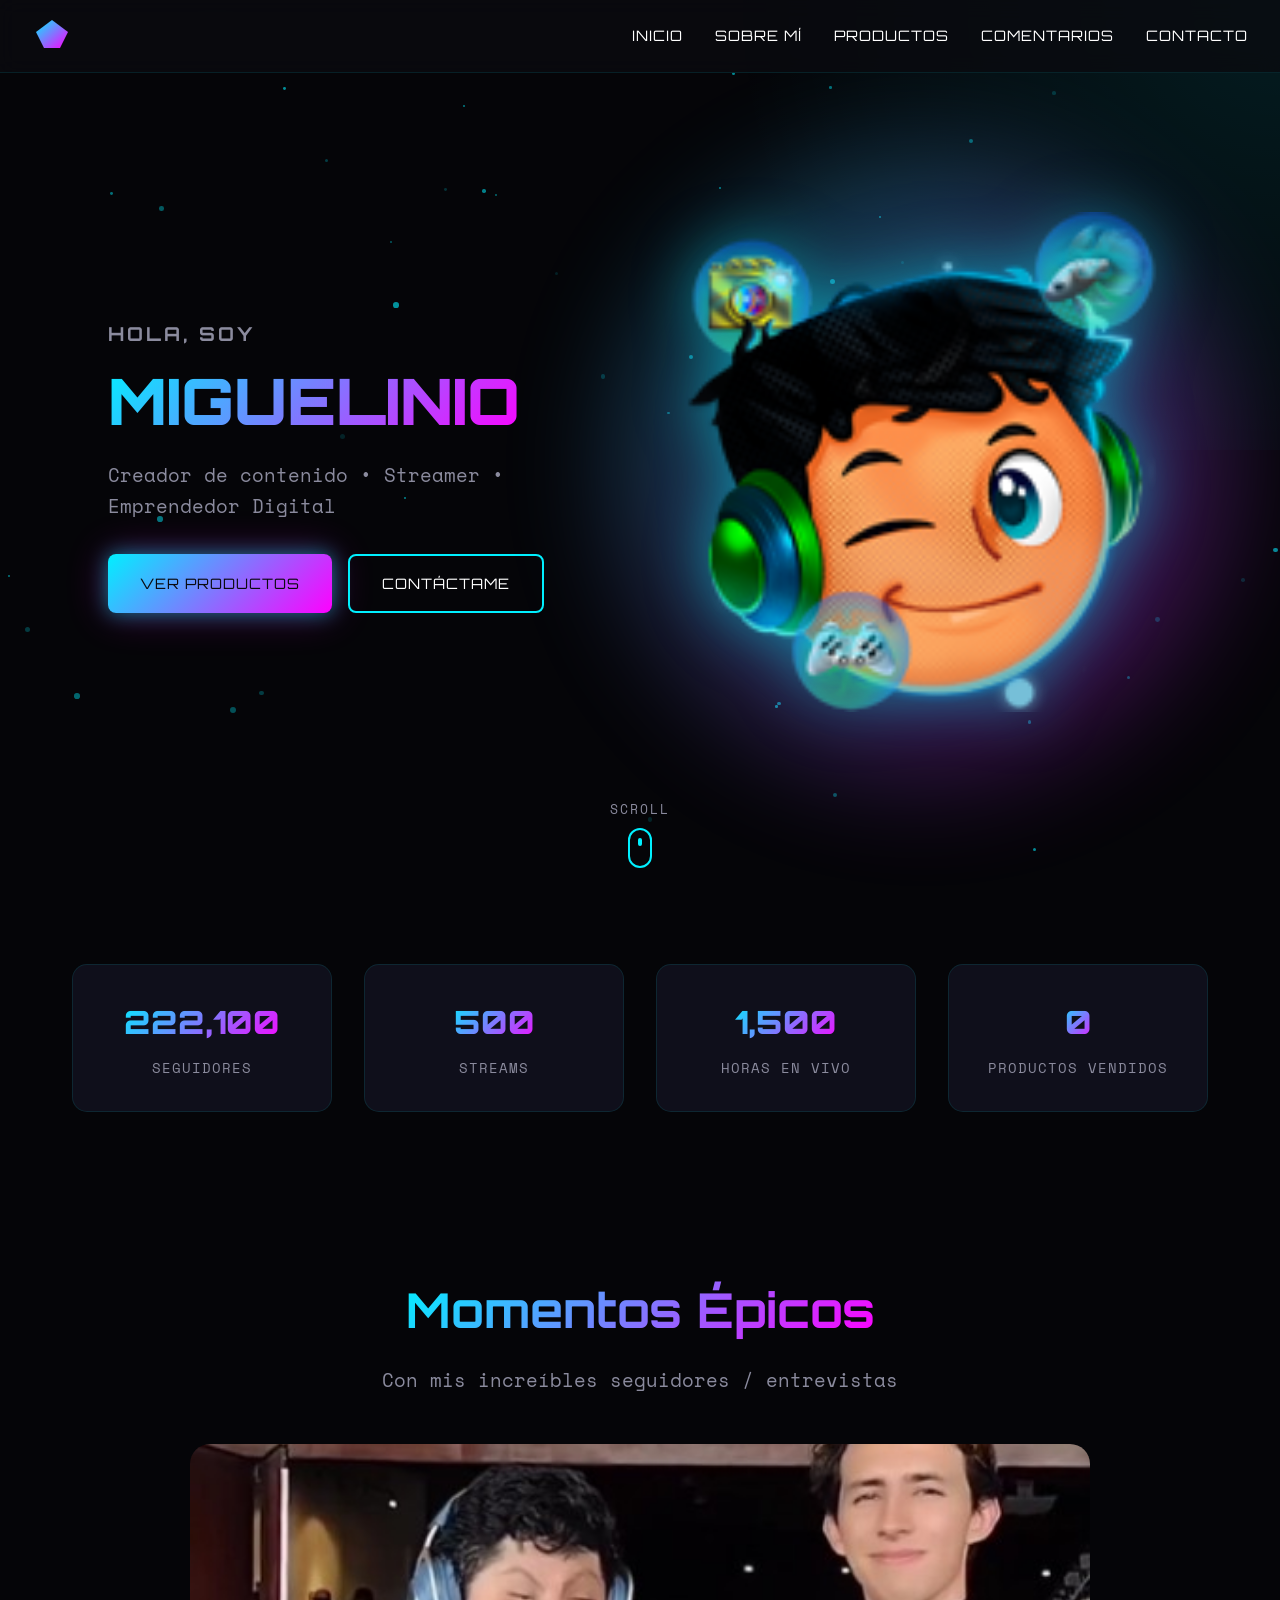
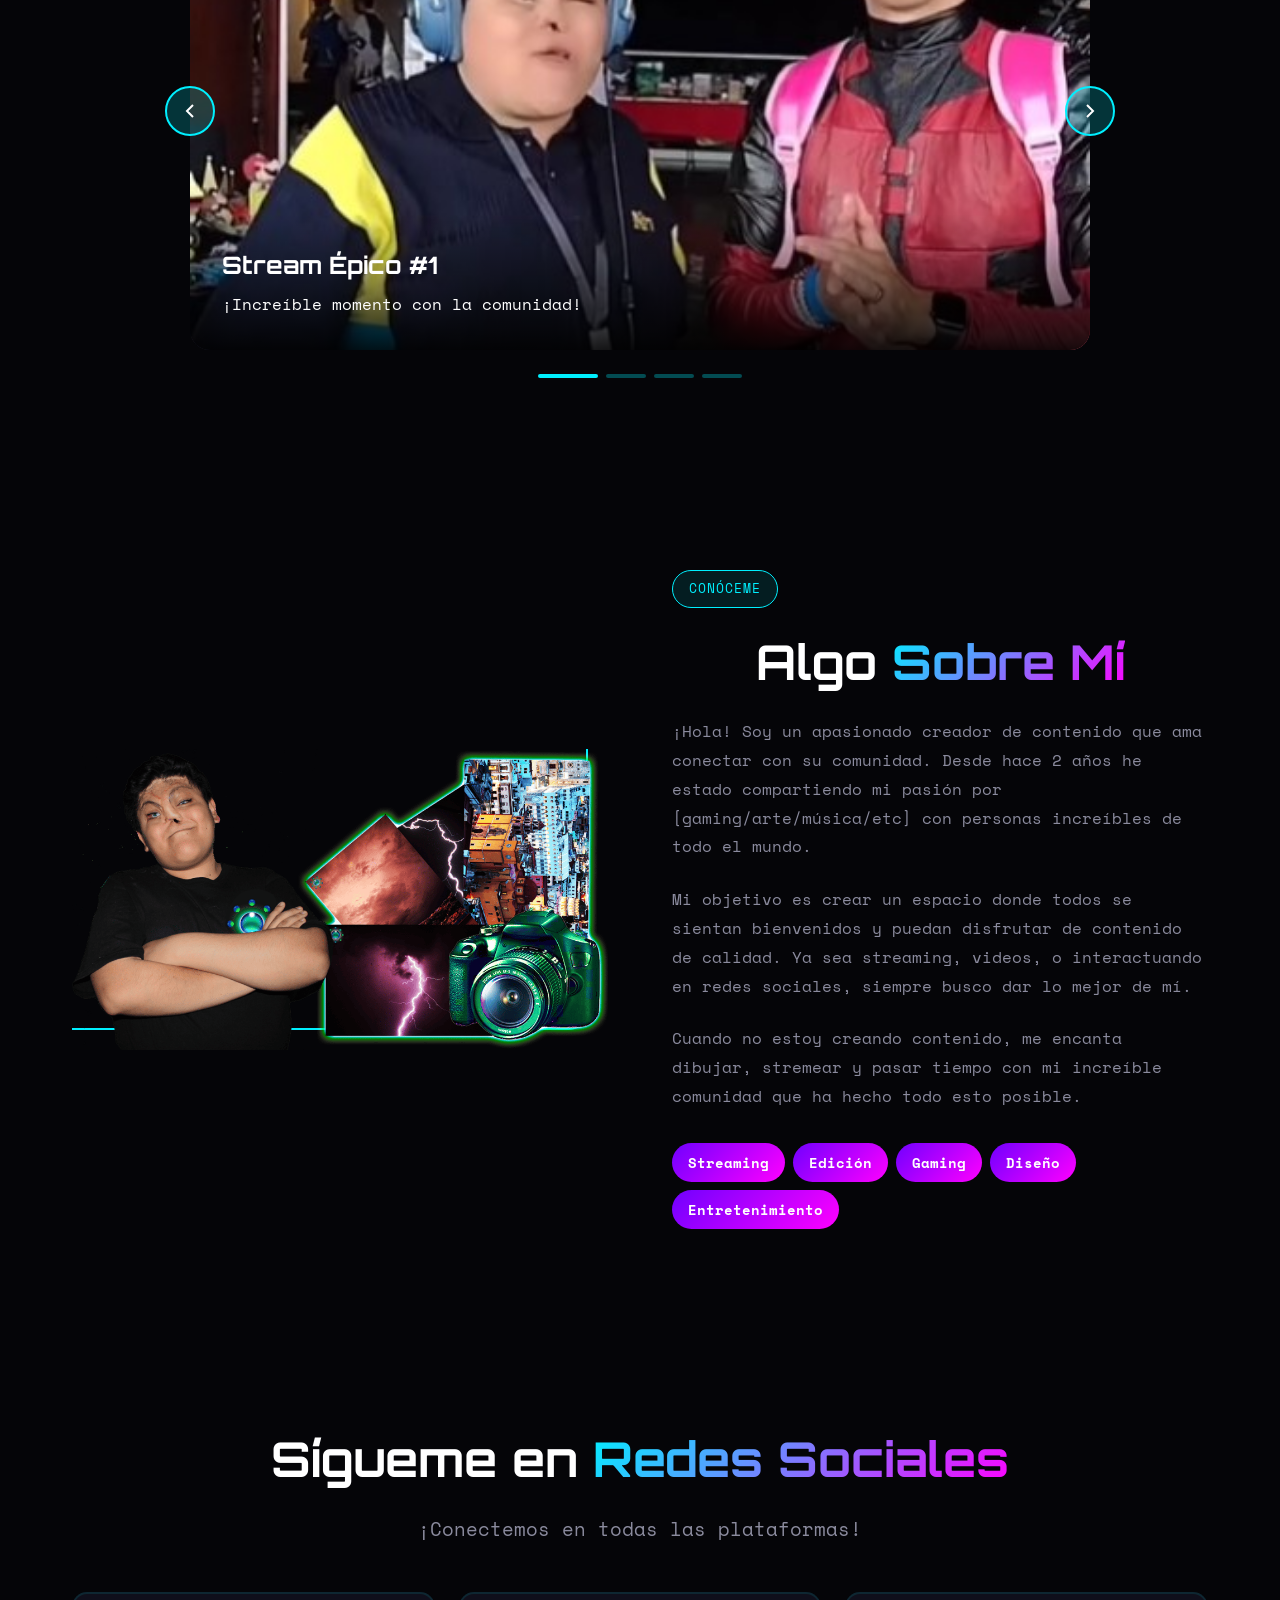
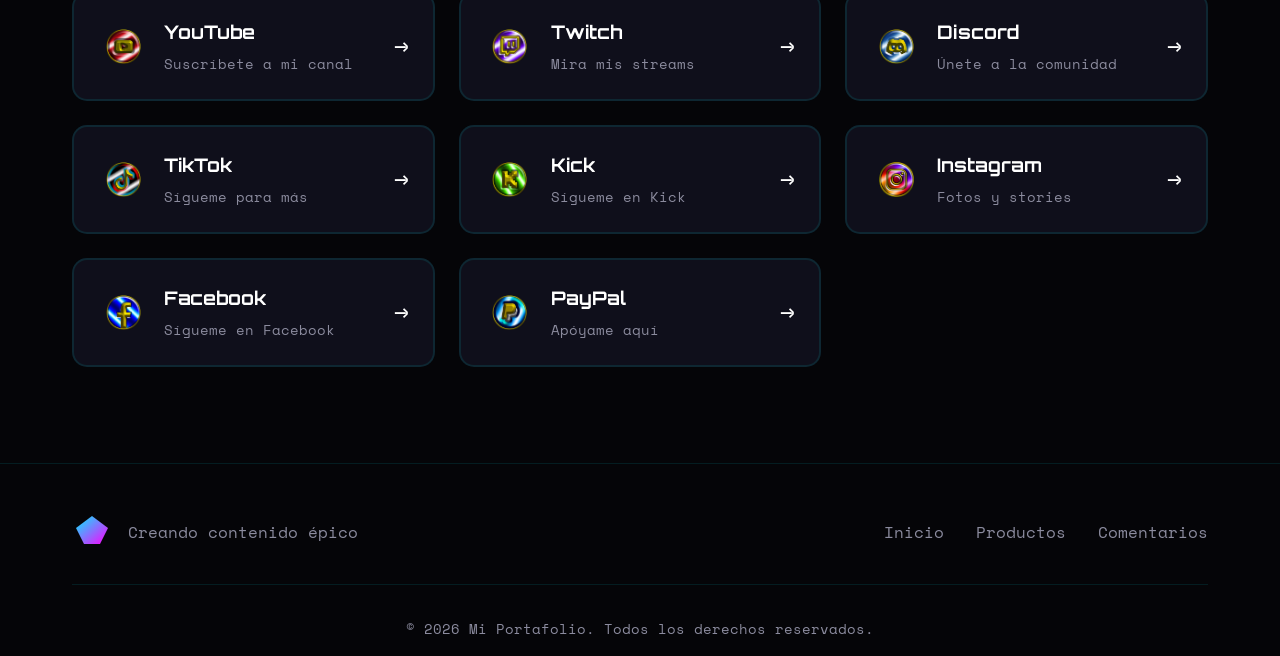
==== index.html @ a6781be5 "Primer commit" ====
<!DOCTYPE html>
<html lang="es">
<head>
    <meta charset="UTF-8">
    <meta name="viewport" content="width=device-width, initial-scale=1.0">
    
    <!-- Cambiar el título de la pestaña -->
    <title>MIGUELINIO</title>

    <!-- Favicon: reemplaza 'tu-foto.jpg' con la ruta de tu imagen -->
    <link rel="icon" type="image/png" href="tu-foto.jpg">

    <link rel="stylesheet" href="styles.css">
    <link href="https://fonts.googleapis.com/css2?family=Orbitron:wght@400;700;900&family=Space+Mono:wght@400;700&display=swap" rel="stylesheet">
</head>

<body>
    <!-- Navigation -->
    <nav class="navbar" id="navbar">
        <div class="nav-container">
            <div class="logo">
                <svg width="40" height="40" viewBox="0 0 100 100">
                    <polygon points="50,10 90,40 70,80 30,80 10,40" fill="url(#gradient1)"/>
                    <defs>
                        <linearGradient id="gradient1" x1="0%" y1="0%" x2="100%" y2="100%">
                            <stop offset="0%" style="stop-color:#00f0ff;stop-opacity:1" />
                            <stop offset="100%" style="stop-color:#ff00ff;stop-opacity:1" />
                        </linearGradient>
                    </defs>
                </svg>
            </div>
            <ul class="nav-menu" id="navMenu">
                <li><a href="#inicio" class="nav-link">Inicio</a></li>
                <li><a href="#sobre-mi" class="nav-link">Sobre Mí</a></li>
                <li><a href="productos.html" class="nav-link">Productos</a></li>
                <li><a href="comentarios.html" class="nav-link">Comentarios</a></li>
                <li><a href="#contacto" class="nav-link">Contacto</a></li>
            </ul>
            <div class="hamburger" id="hamburger">
                <span></span>
                <span></span>
                <span></span>
            </div>
        </div>
    </nav>

    <!-- Particles Background -->
    <div class="particles" id="particles"></div>

    <!-- Hero Section -->
    <section class="hero" id="inicio">
        <div class="hero-content">
            <div class="hero-text animate-bounce-in">
                <h1 class="glitch" data-text="Hola, soy">Hola, soy</h1>
                <h2 class="name-title">
                    <span class="gradient-text">MIGUELINIO</span>
                </h2>
                <p class="hero-description">
                    Creador de contenido • Streamer • Emprendedor Digital
                </p>
                <div class="cta-buttons">
                    <a href="#productos" class="btn btn-primary pulse">
                        Ver Productos
                    </a>
                    <a href="#contacto" class="btn btn-secondary">
                        Contáctame
                    </a>
                </div>
            </div>
            <div class="hero-image animate-float">
                <div class="image-container">
                    <!-- Reemplaza con tu imagen -->
                    <img src="tu-foto.jpg" alt="Mi foto" class="profile-image" id="profileImage">
                    <div class="image-glow"></div>
                    <div class="particles-overlay"></div>
                </div>
            </div>
        </div>
        <div class="scroll-indicator">
            <span>SCROLL</span>
            <div class="mouse">
                <div class="wheel"></div>
            </div>
        </div>
    </section>

    <!-- Stats Section -->
    <section class="stats-section">
        <div class="container">
            <div class="stats-grid">
                <div class="stat-card" data-scroll>
                    <div class="stat-number" data-target="222100">0</div>
                    <div class="stat-label">Seguidores</div>
                </div>
                <div class="stat-card" data-scroll>
                    <div class="stat-number" data-target="500">0</div>
                    <div class="stat-label">Streams</div>
                </div>
                <div class="stat-card" data-scroll>
                    <div class="stat-number" data-target="1500">0</div>
                    <div class="stat-label">Horas En Vivo</div>
                </div>
                <div class="stat-card" data-scroll>
                    <div class="stat-number" data-target="0">0</div>
                    <div class="stat-label">Productos Vendidos</div>
                </div>
            </div>
        </div>
    </section>

    <!-- Carousel Section -->
    <section class="carousel-section" data-scroll>
        <div class="container">
            <h2 class="section-title">
                <span class="gradient-text">Momentos Épicos</span>
            </h2>
            <p class="section-subtitle">Con mis increíbles seguidores / entrevistas</p>
            
            <div class="carousel-container">
                <button class="carousel-btn prev" id="prevBtn">
                    <svg width="24" height="24" viewBox="0 0 24 24" fill="none" stroke="currentColor" stroke-width="2">
                        <polyline points="15 18 9 12 15 6"></polyline>
                    </svg>
                </button>
                
                <div class="carousel-track">
                    <div class="carousel-slide active">
                        <img src="carousel-1.jpg" alt="Momento 1">
                        <div class="slide-overlay">
                            <h3>Stream Épico #1</h3>
                            <p>¡Increíble momento con la comunidad!</p>
                        </div>
                    </div>
                    <div class="carousel-slide">
                        <img src="carousel-2.jpg" alt="Momento 2">
                        <div class="slide-overlay">
                            <h3>Stream Épico #2</h3>
                            <p>¡Batiendo récords juntos!</p>
                        </div>
                    </div>
                    <div class="carousel-slide">
                        <img src="carousel-3.jpg" alt="Momento 3">
                        <div class="slide-overlay">
                            <h3>Stream Épico #3</h3>
                            <p>¡La mejor comunidad del mundo!</p>
                        </div>
                    </div>
                    <div class="carousel-slide">
                        <img src="carousel-4.jpg" alt="Momento 4">
                        <div class="slide-overlay">
                            <h3>Stream Épico #4</h3>
                            <p>¡Momentos inolvidables!</p>
                        </div>
                    </div>
                </div>

                <button class="carousel-btn next" id="nextBtn">
                    <svg width="24" height="24" viewBox="0 0 24 24" fill="none" stroke="currentColor" stroke-width="2">
                        <polyline points="9 18 15 12 9 6"></polyline>
                    </svg>
                </button>

                <div class="carousel-indicators" id="indicators"></div>
            </div>
        </div>
    </section>

    <!-- About Section -->
    <section class="about-section" id="sobre-mi" data-scroll>
        <div class="container">
            <div class="about-grid">
                <div class="about-image">
                    <div class="about-image-wrapper">
                        <img src="about-image.jpg" alt="Sobre mí">
                        <div class="about-decoration"></div>
                    </div>
                </div>
                <div class="about-content">
                    <span class="section-tag">Conóceme</span>
                    <h2 class="section-title">
                        Algo <span class="gradient-text">Sobre Mí</span>
                    </h2>
                    <div class="about-text">
                        <p>
                            ¡Hola! Soy un apasionado creador de contenido que ama conectar con su comunidad. 
                            Desde hace 2 años he estado compartiendo mi pasión por [gaming/arte/música/etc] 
                            con personas increíbles de todo el mundo.
                        </p>
                        <p>
                            Mi objetivo es crear un espacio donde todos se sientan bienvenidos y puedan 
                            disfrutar de contenido de calidad. Ya sea streaming, videos, o interactuando 
                            en redes sociales, siempre busco dar lo mejor de mí.
                        </p>
                        <p>
                            Cuando no estoy creando contenido, me encanta dibujar, stremear y 
                            pasar tiempo con mi increíble comunidad que ha hecho todo esto posible.
                        </p>
                    </div>
                    <div class="skills-list">
                        <div class="skill-tag">Streaming</div>
                        <div class="skill-tag">Edición</div>
                        <div class="skill-tag">Gaming</div>
                        <div class="skill-tag">Diseño</div>
                        <div class="skill-tag">Entretenimiento</div>
                    </div>
                </div>
            </div>
        </div>
    </section>

    <!-- Contact Section -->
    <section class="contact-section" id="contacto" data-scroll>
        <div class="container">
            <h2 class="section-title text-center">
                Sígueme en <span class="gradient-text">Redes Sociales</span>
            </h2>
            <p class="section-subtitle text-center">¡Conectemos en todas las plataformas!</p>
            
            <div class="social-grid">
                <a href="#" class="social-card youtube" target="_blank">
                    <div class="social-icon">
                        <img src="yt.png" alt="YouTube">
                    </div>
                    <div class="social-info">
                        <h3>YouTube</h3>
                        <p>Suscríbete a mi canal</p>
                    </div>
                    <div class="social-arrow">→</div>
                </a>

                <a href="#" class="social-card twitch" target="_blank">
                    <div class="social-icon">
                        <img src="twitch.png" alt="Twitch">
                    </div>
                    <div class="social-info">
                        <h3>Twitch</h3>
                        <p>Mira mis streams</p>
                    </div>
                    <div class="social-arrow">→</div>
                </a>

                <a href="#" class="social-card discord" target="_blank">
                    <div class="social-icon">
                        <img src="discord.png" alt="Discord">
                    </div>
                    <div class="social-info">
                        <h3>Discord</h3>
                        <p>Únete a la comunidad</p>
                    </div>
                    <div class="social-arrow">→</div>
                </a>

                <a href="#" class="social-card tiktok" target="_blank">
                    <div class="social-icon">
                        <img src="tiktok.png" alt="TikTok">
                    </div>
                    <div class="social-info">
                        <h3>TikTok</h3>
                        <p>Sígueme para más</p>
                    </div>
                    <div class="social-arrow">→</div>
                </a>

                <a href="#" class="social-card kick" target="_blank">
                    <div class="social-icon">
                        <img src="kick.png" alt="Kick">
                    </div>
                    <div class="social-info">
                        <h3>Kick</h3>
                        <p>Sígueme en Kick</p>
                    </div>
                    <div class="social-arrow">→</div>
                </a>

                <a href="#" class="social-card instagram" target="_blank">
                    <div class="social-icon">
                        <img src="ig.png" alt="Instagram">
                    </div>
                    <div class="social-info">
                        <h3>Instagram</h3>
                        <p>Fotos y stories</p>
                    </div>
                    <div class="social-arrow">→</div>
                </a>

                <a href="#" class="social-card facebook" target="_blank">
                    <div class="social-icon">
                        <img src="fb.png" alt="Facebook">
                    </div>
                    <div class="social-info">
                        <h3>Facebook</h3>
                        <p>Sígueme en Facebook</p>
                    </div>
                    <div class="social-arrow">→</div>
                </a>

                <a href="#" class="social-card paypal" target="_blank">
                    <div class="social-icon">
                        <img src="paypal.png" alt="PayPal">
                    </div>
                    <div class="social-info">
                        <h3>PayPal</h3>
                        <p>Apóyame aquí</p>
                    </div>
                    <div class="social-arrow">→</div>
                </a>
            </div>
        </div>
    </section>

    <!-- Footer -->
    <footer class="footer">
        <div class="container">
            <div class="footer-content">
                <div class="footer-logo">
                    <svg width="40" height="40" viewBox="0 0 100 100">
                        <polygon points="50,10 90,40 70,80 30,80 10,40" fill="url(#gradient2)"/>
                        <defs>
                            <linearGradient id="gradient2" x1="0%" y1="0%" x2="100%" y2="100%">
                                <stop offset="0%" style="stop-color:#00f0ff;stop-opacity:1" />
                                <stop offset="100%" style="stop-color:#ff00ff;stop-opacity:1" />
                            </linearGradient>
                        </defs>
                    </svg>
                    <p>Creando contenido épico</p>
                </div>
                <div class="footer-links">
                    <a href="index.html">Inicio</a>
                    <a href="productos.html">Productos</a>
                    <a href="comentarios.html">Comentarios</a>
                </div>
            </div>
            <div class="footer-bottom">
                <p>&copy; 2026 Mi Portafolio. Todos los derechos reservados.</p>
            </div>
        </div>
    </footer>

    <script src="script.js"></script>
</body>
</html>
---- styles.css ----
/* ====================================
   VARIABLES & RESET
   ==================================== */
:root {
    /* Colors */
    --primary: #00f0ff;
    --secondary: #ff00ff;
    --accent: #7000ff;
    --dark: #0a0a0f;
    --darker: #050508;
    --light: #ffffff;
    --gray: #8b8b9e;
    --gray-light: #1a1a2e;
    --success: #00ff88;
    --warning: #ffaa00;
    
    /* Gradients */
    --gradient-primary: linear-gradient(135deg, var(--primary), var(--secondary));
    --gradient-accent: linear-gradient(135deg, var(--accent), var(--secondary));
    --gradient-dark: linear-gradient(180deg, var(--darker), var(--dark));
    
    /* Spacing */
    --spacing-xs: 0.5rem;
    --spacing-sm: 1rem;
    --spacing-md: 2rem;
    --spacing-lg: 4rem;
    --spacing-xl: 6rem;
    
    /* Typography */
    --font-primary: 'Orbitron', sans-serif;
    --font-secondary: 'Space Mono', monospace;
    
    /* Transitions */
    --transition-fast: 0.2s ease;
    --transition-normal: 0.3s ease;
    --transition-slow: 0.5s ease;
    
    /* Shadows */
    --shadow-sm: 0 2px 10px rgba(0, 240, 255, 0.1);
    --shadow-md: 0 4px 20px rgba(0, 240, 255, 0.2);
    --shadow-lg: 0 8px 40px rgba(0, 240, 255, 0.3);
    --shadow-neon: 0 0 20px rgba(0, 240, 255, 0.5), 0 0 40px rgba(255, 0, 255, 0.3);
}

* {
    margin: 0;
    padding: 0;
    box-sizing: border-box;
}

html {
    scroll-behavior: smooth;
    overflow-x: hidden;
}

body {
    font-family: var(--font-secondary);
    background: var(--darker);
    color: var(--light);
    line-height: 1.6;
    overflow-x: hidden;
    position: relative;
}

/* ====================================
   UTILITIES
   ==================================== */
.container {
    max-width: 1200px;
    margin: 0 auto;
    padding: 0 var(--spacing-md);
}

.gradient-text {
    background: var(--gradient-primary);
    -webkit-background-clip: text;
    -webkit-text-fill-color: transparent;
    background-clip: text;
}

.text-center {
    text-align: center;
}

/* ====================================
   PARTICLES BACKGROUND
   ==================================== */
.particles {
    position: fixed;
    top: 0;
    left: 0;
    width: 100%;
    height: 100%;
    z-index: 0;
    pointer-events: none;
}

/* ====================================
   NAVIGATION
   ==================================== */
.navbar {
    position: fixed;
    top: 0;
    left: 0;
    right: 0;
    z-index: 1000;
    background: rgba(10, 10, 15, 0.8);
    backdrop-filter: blur(10px);
    border-bottom: 1px solid rgba(0, 240, 255, 0.1);
    transition: var(--transition-normal);
}

.navbar.scrolled {
    background: rgba(10, 10, 15, 0.95);
    box-shadow: var(--shadow-md);
}

.nav-container {
    max-width: 1400px;
    margin: 0 auto;
    padding: 1rem 2rem;
    display: flex;
    justify-content: space-between;
    align-items: center;
}

.logo {
    display: flex;
    align-items: center;
    gap: 0.5rem;
    cursor: pointer;
    transition: var(--transition-fast);
}

.logo:hover {
    transform: scale(1.05);
}

.nav-menu {
    display: flex;
    list-style: none;
    gap: 2rem;
}

.nav-link {
    color: var(--light);
    text-decoration: none;
    font-family: var(--font-primary);
    font-size: 0.9rem;
    letter-spacing: 1px;
    text-transform: uppercase;
    position: relative;
    transition: var(--transition-fast);
}

.nav-link::after {
    content: '';
    position: absolute;
    bottom: -5px;
    left: 0;
    width: 0;
    height: 2px;
    background: var(--gradient-primary);
    transition: var(--transition-fast);
}

.nav-link:hover::after,
.nav-link.active::after {
    width: 100%;
}

.nav-link:hover {
    color: var(--primary);
}

.hamburger {
    display: none;
    flex-direction: column;
    gap: 5px;
    cursor: pointer;
}

.hamburger span {
    width: 25px;
    height: 2px;
    background: var(--light);
    transition: var(--transition-fast);
}

/* ====================================
   HERO SECTION
   ==================================== */
.hero {
    min-height: 100vh;
    display: flex;
    align-items: center;
    justify-content: center;
    position: relative;
    padding: 6rem 2rem 4rem;
    overflow: hidden;
}

.hero::before {
    content: '';
    position: absolute;
    top: -50%;
    right: -50%;
    width: 100%;
    height: 100%;
    background: radial-gradient(circle, rgba(0, 240, 255, 0.1) 0%, transparent 70%);
    animation: pulse 4s ease-in-out infinite;
}

.hero-content {
    display: grid;
    grid-template-columns: 1fr 1fr;
    gap: 4rem;
    align-items: center;
    max-width: 1400px;
    margin: 0 auto;
    position: relative;
    z-index: 1;
}

.hero-text h1 {
    font-family: var(--font-primary);
    font-size: 1.2rem;
    letter-spacing: 3px;
    text-transform: uppercase;
    margin-bottom: 1rem;
    color: var(--gray);
}

.name-title {
    font-family: var(--font-primary);
    font-size: 4rem;
    font-weight: 900;
    line-height: 1.1;
    margin-bottom: 1.5rem;
}

.hero-description {
    font-size: 1.2rem;
    color: var(--gray);
    margin-bottom: 2rem;
    max-width: 500px;
}

.cta-buttons {
    display: flex;
    gap: 1rem;
    flex-wrap: wrap;
}

.btn {
    padding: 1rem 2rem;
    font-family: var(--font-primary);
    font-size: 0.9rem;
    text-transform: uppercase;
    letter-spacing: 1px;
    text-decoration: none;
    border: none;
    border-radius: 8px;
    cursor: pointer;
    transition: var(--transition-normal);
    position: relative;
    overflow: hidden;
    display: inline-flex;
    align-items: center;
    gap: 0.5rem;
}

.btn::before {
    content: '';
    position: absolute;
    top: 50%;
    left: 50%;
    width: 0;
    height: 0;
    background: rgba(255, 255, 255, 0.1);
    border-radius: 50%;
    transform: translate(-50%, -50%);
    transition: width 0.6s, height 0.6s;
}

.btn:hover::before {
    width: 300px;
    height: 300px;
}

.btn-primary {
    background: var(--gradient-primary);
    color: var(--dark);
    box-shadow: var(--shadow-neon);
}

.btn-primary:hover {
    transform: translateY(-2px);
    box-shadow: 0 0 30px rgba(0, 240, 255, 0.6), 0 0 60px rgba(255, 0, 255, 0.4);
}

.btn-secondary {
    background: transparent;
    color: var(--light);
    border: 2px solid var(--primary);
}

.btn-secondary:hover {
    background: var(--primary);
    color: var(--dark);
}

.hero-image {
    position: relative;
}

.image-container {
    position: relative;
    width: 100%;
    max-width: 500px;
    margin: 0 auto;
}

.profile-image {
    width: 100%;
    height: auto;
    border-radius: 20px;
    position: relative;
    z-index: 2;
    filter: drop-shadow(0 0 30px rgba(0, 240, 255, 0.5));
}

.image-glow {
    position: absolute;
    top: 50%;
    left: 50%;
    transform: translate(-50%, -50%);
    width: 120%;
    height: 120%;
    background: var(--gradient-primary);
    border-radius: 50%;
    filter: blur(60px);
    opacity: 0.3;
    z-index: 1;
    animation: pulse 3s ease-in-out infinite;
}

.scroll-indicator {
    position: absolute;
    bottom: 2rem;
    left: 50%;
    transform: translateX(-50%);
    display: flex;
    flex-direction: column;
    align-items: center;
    gap: 0.5rem;
    color: var(--gray);
    font-size: 0.8rem;
    letter-spacing: 2px;
    animation: bounce 2s infinite;
}

.mouse {
    width: 24px;
    height: 40px;
    border: 2px solid var(--primary);
    border-radius: 12px;
    position: relative;
}

.wheel {
    width: 4px;
    height: 8px;
    background: var(--primary);
    border-radius: 2px;
    position: absolute;
    top: 8px;
    left: 50%;
    transform: translateX(-50%);
    animation: scroll 1.5s infinite;
}

/* ====================================
   STATS SECTION
   ==================================== */
.stats-section {
    padding: 4rem 0;
    position: relative;
    z-index: 1;
}

.stats-grid {
    display: grid;
    grid-template-columns: repeat(auto-fit, minmax(200px, 1fr));
    gap: 2rem;
}

.stat-card {
    text-align: center;
    padding: 2rem;
    background: rgba(26, 26, 46, 0.5);
    border: 1px solid rgba(0, 240, 255, 0.1);
    border-radius: 15px;
    transition: var(--transition-normal);
}

.stat-card:hover {
    transform: translateY(-10px);
    border-color: var(--primary);
    box-shadow: var(--shadow-neon);
}

.stat-number {
    font-family: var(--font-primary);
    font-size: 2rem;
    font-weight: 900;
    background: var(--gradient-primary);
    -webkit-background-clip: text;
    -webkit-text-fill-color: transparent;
    background-clip: text;
    margin-bottom: 0.5rem;

    /* NUEVO: asegurar que el texto no se corte */
    white-space: nowrap;       /* evita que el número se divida en varias líneas */
    overflow: visible;         /* asegura que se vea completo */
    display: inline-block;     /* para que el ancho se ajuste al contenido */
    text-align: center;        /* opcional, para centrar el número */
}


.stat-label {
    color: var(--gray);
    text-transform: uppercase;
    letter-spacing: 1px;
    font-size: 0.9rem;
}

/* ====================================
   CAROUSEL SECTION
   ==================================== */
.carousel-section {
    padding: 6rem 0;
    position: relative;
    z-index: 1;
}

.section-title {
    font-family: var(--font-primary);
    font-size: 3rem;
    text-align: center;
    margin-bottom: 1rem;
}

.section-subtitle {
    text-align: center;
    color: var(--gray);
    font-size: 1.2rem;
    margin-bottom: 3rem;
}

.carousel-container {
    position: relative;
    max-width: 900px;
    margin: 0 auto;
}

.carousel-track {
    position: relative;
    overflow: hidden;
    border-radius: 20px;
    aspect-ratio: 16/9;
}

.carousel-slide {
    position: absolute;
    top: 0;
    left: 0;
    width: 100%;
    height: 100%;
    opacity: 0;
    transition: opacity 0.5s ease;
}

.carousel-slide.active {
    opacity: 1;
}

.carousel-slide img {
    width: 100%;
    height: 100%;
    object-fit: cover;
}

.slide-overlay {
    position: absolute;
    bottom: 0;
    left: 0;
    right: 0;
    padding: 2rem;
    background: linear-gradient(transparent, rgba(0, 0, 0, 0.9));
}

.slide-overlay h3 {
    font-family: var(--font-primary);
    font-size: 1.5rem;
    margin-bottom: 0.5rem;
}

.carousel-btn {
    position: absolute;
    top: 50%;
    transform: translateY(-50%);
    background: rgba(0, 240, 255, 0.2);
    border: 2px solid var(--primary);
    color: var(--light);
    width: 50px;
    height: 50px;
    border-radius: 50%;
    display: flex;
    align-items: center;
    justify-content: center;
    cursor: pointer;
    transition: var(--transition-normal);
    z-index: 10;
}

.carousel-btn:hover {
    background: var(--primary);
    transform: translateY(-50%) scale(1.1);
}

.carousel-btn.prev {
    left: -25px;
}

.carousel-btn.next {
    right: -25px;
}

.carousel-indicators {
    display: flex;
    justify-content: center;
    gap: 0.5rem;
    margin-top: 1.5rem;
}

.indicator {
    width: 40px;
    height: 4px;
    background: rgba(0, 240, 255, 0.3);
    border-radius: 2px;
    cursor: pointer;
    transition: var(--transition-fast);
}

.indicator.active {
    background: var(--primary);
    width: 60px;
}

/* ====================================
   ABOUT SECTION
   ==================================== */
.about-section {
    padding: 6rem 0;
    position: relative;
    z-index: 1;
}

.about-grid {
    display: grid;
    grid-template-columns: 1fr 1fr;
    gap: 4rem;
    align-items: center;
}

.about-image-wrapper {
    position: relative;
    border-radius: 20px;
    overflow: hidden;
}

.about-image-wrapper img {
    width: 100%;
    height: auto;
    display: block;
    border-radius: 20px;
    transition: var(--transition-slow);
}

.about-image-wrapper:hover img {
    transform: scale(1.05);
}

.about-decoration {
    position: absolute;
    top: -20px;
    left: -20px;
    right: 20px;
    bottom: 20px;
    border: 2px solid var(--primary);
    border-radius: 20px;
    z-index: -1;
}

.section-tag {
    display: inline-block;
    padding: 0.5rem 1rem;
    background: rgba(0, 240, 255, 0.1);
    border: 1px solid var(--primary);
    border-radius: 20px;
    color: var(--primary);
    font-size: 0.8rem;
    text-transform: uppercase;
    letter-spacing: 1px;
    margin-bottom: 1rem;
}

.about-text p {
    margin-bottom: 1.5rem;
    color: var(--gray);
    line-height: 1.8;
}

.skills-list {
    display: flex;
    flex-wrap: wrap;
    gap: 0.5rem;
    margin-top: 2rem;
}

.skill-tag {
    padding: 0.5rem 1rem;
    background: var(--gradient-accent);
    border-radius: 20px;
    font-size: 0.9rem;
    font-weight: bold;
}

/* ====================================
   CONTACT/SOCIAL SECTION
   ==================================== */
.contact-section {
    padding: 6rem 0;
    position: relative;
    z-index: 1;
}

.social-grid {
    display: grid;
    grid-template-columns: repeat(auto-fit, minmax(280px, 1fr));
    gap: 1.5rem;
    margin-top: 3rem;
}

.social-card {
    display: flex;
    align-items: center;
    gap: 1rem;
    padding: 1.5rem;
    background: rgba(26, 26, 46, 0.5);
    border: 2px solid rgba(0, 240, 255, 0.1);
    border-radius: 15px;
    text-decoration: none;
    color: var(--light);
    transition: var(--transition-normal);
    position: relative;
    overflow: hidden;
}

.social-card::before {
    content: '';
    position: absolute;
    top: 0;
    left: -100%;
    width: 100%;
    height: 100%;
    background: var(--gradient-primary);
    opacity: 0.1;
    transition: var(--transition-normal);
}

.social-card:hover::before {
    left: 0;
}

.social-card:hover {
    border-color: var(--primary);
    transform: translateY(-5px);
    box-shadow: var(--shadow-neon);
}

.social-icon {
    width: 50px;
    height: 50px;
    border-radius: 10px;
    display: flex;
    align-items: center;
    justify-content: center;
    flex-shrink: 0;
}

.social-icon img {
    width: 35px;
    height: 35px;
    object-fit: contain;
}

.social-info {
    flex: 1;
}

.social-info h3 {
    font-family: var(--font-primary);
    margin-bottom: 0.25rem;
}

.social-info p {
    color: var(--gray);
    font-size: 0.9rem;
}

.social-arrow {
    font-size: 1.5rem;
    transition: var(--transition-fast);
}

.social-card:hover .social-arrow {
    transform: translateX(5px);
}

/* ====================================
   PRODUCTS PAGE
   ==================================== */
.products-hero,
.comments-hero {
    padding: 8rem 2rem 4rem;
    text-align: center;
    position: relative;
    z-index: 1;
}

.page-title {
    font-family: var(--font-primary);
    font-size: 4rem;
    margin-bottom: 1rem;
}

.page-description {
    font-size: 1.2rem;
    color: var(--gray);
    max-width: 600px;
    margin: 0 auto;
}

.products-section {
    padding: 4rem 0 6rem;
    position: relative;
    z-index: 1;
}

.filter-tabs {
    display: flex;
    justify-content: center;
    gap: 1rem;
    margin-bottom: 3rem;
    flex-wrap: wrap;
}

.filter-btn {
    padding: 0.75rem 1.5rem;
    background: transparent;
    border: 2px solid rgba(0, 240, 255, 0.3);
    color: var(--light);
    font-family: var(--font-primary);
    text-transform: uppercase;
    letter-spacing: 1px;
    border-radius: 25px;
    cursor: pointer;
    transition: var(--transition-fast);
}

.filter-btn:hover,
.filter-btn.active {
    background: var(--gradient-primary);
    border-color: var(--primary);
    color: var(--dark);
}

.products-grid {
    display: grid;
    grid-template-columns: repeat(auto-fill, minmax(320px, 1fr));
    gap: 2rem;
}

.product-card {
    background: rgba(26, 26, 46, 0.5);
    border: 1px solid rgba(0, 240, 255, 0.1);
    border-radius: 15px;
    overflow: hidden;
    transition: var(--transition-normal);
    position: relative;
}

.product-card:hover {
    transform: translateY(-10px);
    border-color: var(--primary);
    box-shadow: var(--shadow-neon);
}

.product-badge {
    position: absolute;
    top: 1rem;
    right: 1rem;
    padding: 0.5rem 1rem;
    border-radius: 20px;
    font-size: 0.75rem;
    font-weight: bold;
    text-transform: uppercase;
    letter-spacing: 1px;
    z-index: 10;
}

.product-badge.hot {
    background: linear-gradient(135deg, #ff4444, #ff0066);
}

.product-badge.new {
    background: linear-gradient(135deg, #00ff88, #00ccff);
}

.product-badge.premium {
    background: linear-gradient(135deg, #ffaa00, #ff6600);
}

.product-image {
    position: relative;
    aspect-ratio: 4/3;
    overflow: hidden;
}

.product-image img {
    width: 100%;
    height: 100%;
    object-fit: contain;
    transition: var(--transition-slow);
}

.product-card:hover .product-image img {
    transform: scale(1.1);
}

.product-overlay {
    position: absolute;
    top: 0;
    left: 0;
    right: 0;
    bottom: 0;
    background: rgba(0, 0, 0, 0.8);
    display: flex;
    align-items: center;
    justify-content: center;
    opacity: 0;
    transition: var(--transition-normal);
}

.product-card:hover .product-overlay {
    opacity: 1;
}

.quick-view-btn {
    padding: 0.75rem 1.5rem;
    background: var(--gradient-primary);
    border: none;
    border-radius: 25px;
    color: var(--dark);
    font-family: var(--font-primary);
    text-transform: uppercase;
    cursor: pointer;
    transition: var(--transition-fast);
}

.quick-view-btn:hover {
    transform: scale(1.1);
}

.product-info {
    padding: 1.5rem;
}

.product-title {
    font-family: var(--font-primary);
    font-size: 1.2rem;
    margin-bottom: 0.5rem;
}

.product-description {
    color: var(--gray);
    font-size: 0.9rem;
    margin-bottom: 1rem;
    line-height: 1.6;
}

.product-meta {
    display: flex;
    justify-content: space-between;
    align-items: center;
    margin-bottom: 1rem;
}

.product-price {
    font-family: var(--font-primary);
    font-size: 1.5rem;
    color: var(--primary);
    font-weight: bold;
}

.product-tag {
    padding: 0.25rem 0.75rem;
    border-radius: 15px;
    font-size: 0.75rem;
    text-transform: uppercase;
}
.product-image img {
    width: 100%;
    height: 100%;
    object-fit: contain;
    object-position: center; /* centra la imagen en el contenedor */
    transition: var(--transition-slow);
}

.digital-tag {
    background: rgba(0, 240, 255, 0.2);
    color: var(--primary);
}

.merch-tag {
    background: rgba(255, 0, 255, 0.2);
    color: var(--secondary);
}

.premium-tag {
    background: rgba(255, 170, 0, 0.2);
    color: var(--warning);
}

.buy-btn {
    display: flex;
    align-items: center;
    justify-content: center;
    gap: 0.5rem;
    width: 100%;
    padding: 1rem;
    background: var(--gradient-primary);
    color: var(--dark);
    text-decoration: none;
    border-radius: 10px;
    font-family: var(--font-primary);
    text-transform: uppercase;
    font-weight: bold;
    transition: var(--transition-normal);
}

.buy-btn:hover {
    transform: translateY(-2px);
    box-shadow: var(--shadow-neon);
}

.btn-icon {
    width: 20px;
    height: 20px;
}

.cta-section {
    padding: 6rem 0;
    text-align: center;
    position: relative;
    z-index: 1;
}

.cta-content {
    max-width: 700px;
    margin: 0 auto;
}

.cta-content h2 {
    font-family: var(--font-primary);
    font-size: 2.5rem;
    margin-bottom: 1rem;
}

.cta-content p {
    color: var(--gray);
    font-size: 1.2rem;
    margin-bottom: 2rem;
}

.btn-large {
    padding: 1.25rem 2.5rem;
    font-size: 1rem;
}

/* ====================================
   COMMENTS PAGE
   ==================================== */
.modal {
    position: fixed;
    top: 0;
    left: 0;
    right: 0;
    bottom: 0;
    background: rgba(0, 0, 0, 0.9);
    display: flex;
    align-items: center;
    justify-content: center;
    z-index: 10000;
    padding: 2rem;
}

.modal.hidden {
    display: none;
}

.modal-content {
    background: var(--dark);
    border: 2px solid var(--primary);
    border-radius: 20px;
    padding: 3rem;
    max-width: 500px;
    width: 100%;
    text-align: center;
}

.modal-icon {
    display: inline-flex;
    width: 80px;
    height: 80px;
    background: var(--gradient-primary);
    border-radius: 50%;
    align-items: center;
    justify-content: center;
    margin-bottom: 1.5rem;
}

.modal-icon svg {
    color: var(--dark);
}

.modal-content h2 {
    font-family: var(--font-primary);
    font-size: 2rem;
    margin-bottom: 0.5rem;
}

.modal-content p {
    color: var(--gray);
    margin-bottom: 2rem;
}

.form-group {
    position: relative;
    margin-bottom: 1.5rem;
}

.form-group input,
.form-group textarea {
    width: 100%;
    padding: 1rem;
    background: rgba(26, 26, 46, 0.5);
    border: 2px solid rgba(0, 240, 255, 0.2);
    border-radius: 10px;
    color: var(--light);
    font-family: var(--font-secondary);
    font-size: 1rem;
    transition: var(--transition-fast);
}

.form-group input:focus,
.form-group textarea:focus {
    outline: none;
    border-color: var(--primary);
    box-shadow: var(--shadow-md);
}

.form-group textarea {
    resize: vertical;
    min-height: 120px;
}

.char-count {
    position: absolute;
    bottom: 0.5rem;
    right: 1rem;
    font-size: 0.8rem;
    color: var(--gray);
}

.comments-section {
    padding: 4rem 0 6rem;
    position: relative;
    z-index: 1;
}

.comment-form-container {
    max-width: 800px;
    margin: 0 auto 4rem;
    background: rgba(26, 26, 46, 0.5);
    border: 1px solid rgba(0, 240, 255, 0.1);
    border-radius: 15px;
    padding: 2rem;
}

.user-info {
    display: flex;
    align-items: center;
    gap: 1rem;
    margin-bottom: 1.5rem;
    padding-bottom: 1.5rem;
    border-bottom: 1px solid rgba(0, 240, 255, 0.1);
}

.user-avatar {
    width: 50px;
    height: 50px;
    background: var(--gradient-primary);
    border-radius: 50%;
    display: flex;
    align-items: center;
    justify-content: center;
    font-family: var(--font-primary);
    font-size: 1.5rem;
    font-weight: bold;
    color: var(--dark);
}

.user-name {
    font-family: var(--font-primary);
    font-weight: bold;
}

.change-nickname-btn {
    background: none;
    border: none;
    color: var(--primary);
    font-size: 0.85rem;
    cursor: pointer;
    text-decoration: underline;
    transition: var(--transition-fast);
}

.change-nickname-btn:hover {
    color: var(--secondary);
}

.form-actions {
    display: flex;
    justify-content: flex-end;
}

.comments-list {
    max-width: 800px;
    margin: 0 auto;
}

.comments-title {
    display: flex;
    align-items: center;
    gap: 0.5rem;
    font-family: var(--font-primary);
    font-size: 2rem;
    margin-bottom: 2rem;
}

.comments-count {
    color: var(--gray);
    font-size: 1.5rem;
}

.comment-item {
    display: flex;
    gap: 1rem;
    padding: 1.5rem;
    background: rgba(26, 26, 46, 0.3);
    border: 1px solid rgba(0, 240, 255, 0.1);
    border-radius: 15px;
    margin-bottom: 1rem;
    transition: var(--transition-normal);
}

.comment-item:hover {
    border-color: var(--primary);
    background: rgba(26, 26, 46, 0.5);
}

.comment-avatar {
    width: 40px;
    height: 40px;
    background: var(--gradient-accent);
    border-radius: 50%;
    display: flex;
    align-items: center;
    justify-content: center;
    font-family: var(--font-primary);
    font-weight: bold;
    color: var(--light);
    flex-shrink: 0;
}

.comment-content {
    flex: 1;
}

.comment-header {
    display: flex;
    justify-content: space-between;
    align-items: center;
    margin-bottom: 0.5rem;
}

.comment-author {
    font-family: var(--font-primary);
    font-weight: bold;
}

.comment-date {
    color: var(--gray);
    font-size: 0.85rem;
}

.comment-text {
    color: var(--gray);
    line-height: 1.6;
    margin-bottom: 0.5rem;
}

.comment-actions {
    display: flex;
    gap: 1rem;
}

.comment-action {
    display: flex;
    align-items: center;
    gap: 0.25rem;
    background: none;
    border: none;
    color: var(--gray);
    cursor: pointer;
    transition: var(--transition-fast);
}

.comment-action:hover {
    color: var(--primary);
}

/* ====================================
   FOOTER
   ==================================== */
.footer {
    background: var(--darker);
    border-top: 1px solid rgba(0, 240, 255, 0.1);
    padding: 3rem 0 1rem;
    position: relative;
    z-index: 1;
}

.footer-content {
    display: flex;
    justify-content: space-between;
    align-items: center;
    padding-bottom: 2rem;
    border-bottom: 1px solid rgba(0, 240, 255, 0.1);
}

.footer-logo {
    display: flex;
    align-items: center;
    gap: 1rem;
}

.footer-logo p {
    color: var(--gray);
}

.footer-links {
    display: flex;
    gap: 2rem;
}

.footer-links a {
    color: var(--gray);
    text-decoration: none;
    transition: var(--transition-fast);
}

.footer-links a:hover {
    color: var(--primary);
}

.footer-bottom {
    text-align: center;
    padding-top: 2rem;
    color: var(--gray);
    font-size: 0.9rem;
}

/* ====================================
   ANIMATIONS
   ==================================== */
@keyframes bounce {
    0%, 100% {
        transform: translateY(0);
    }
    50% {
        transform: translateY(-10px);
    }
}

@keyframes pulse {
    0%, 100% {
        opacity: 0.3;
        transform: scale(1);
    }
    50% {
        opacity: 0.5;
        transform: scale(1.05);
    }
}

@keyframes scroll {
    0% {
        opacity: 1;
        transform: translateX(-50%) translateY(0);
    }
    100% {
        opacity: 0;
        transform: translateX(-50%) translateY(20px);
    }
}

@keyframes float {
    0%, 100% {
        transform: translateY(0);
    }
    50% {
        transform: translateY(-20px);
    }
}

.animate-bounce-in {
    animation: bounceIn 0.8s ease-out;
}

@keyframes bounceIn {
    0% {
        opacity: 0;
        transform: scale(0.3) translateY(50px);
    }
    50% {
        transform: scale(1.05);
    }
    70% {
        transform: scale(0.9);
    }
    100% {
        opacity: 1;
        transform: scale(1) translateY(0);
    }
}

.animate-float {
    animation: float 6s ease-in-out infinite;
}

.pulse {
    animation: pulse 2s ease-in-out infinite;
}

/* Scroll Animations */
[data-scroll] {
    opacity: 0;
    transform: translateY(50px);
    transition: opacity 0.6s ease, transform 0.6s ease;
}

[data-scroll].visible {
    opacity: 1;
    transform: translateY(0);
}

/* Glitch Effect */
.glitch {
    position: relative;
}

.glitch::before,
.glitch::after {
    content: attr(data-text);
    position: absolute;
    top: 0;
    left: 0;
    width: 100%;
    height: 100%;
}

.glitch::before {
    left: 2px;
    text-shadow: -2px 0 var(--primary);
    clip: rect(44px, 450px, 56px, 0);
    animation: glitch-anim 5s infinite linear alternate-reverse;
}

.glitch::after {
    left: -2px;
    text-shadow: -2px 0 var(--secondary);
    clip: rect(44px, 450px, 56px, 0);
    animation: glitch-anim 5s infinite linear alternate-reverse;
}

@keyframes glitch-anim {
    0% {
        clip: rect(10px, 9999px, 31px, 0);
    }
    20% {
        clip: rect(70px, 9999px, 71px, 0);
    }
    40% {
        clip: rect(10px, 9999px, 130px, 0);
    }
    60% {
        clip: rect(80px, 9999px, 20px, 0);
    }
    80% {
        clip: rect(50px, 9999px, 100px, 0);
    }
    100% {
        clip: rect(60px, 9999px, 70px, 0);
    }
}

/* ====================================
   RESPONSIVE
   ==================================== */
@media (max-width: 968px) {
    .hero-content,
    .about-grid {
        grid-template-columns: 1fr;
        gap: 3rem;
    }
    
    .hero-text {
        text-align: center;
    }
    
    .name-title {
        font-size: 3rem;
    }
    
    .cta-buttons {
        justify-content: center;
    }
    
    .nav-menu {
        position: fixed;
        left: -100%;
        top: 70px;
        flex-direction: column;
        background: rgba(10, 10, 15, 0.98);
        width: 100%;
        text-align: center;
        transition: var(--transition-normal);
        padding: 2rem;
        gap: 1rem;
    }
    
    .nav-menu.active {
        left: 0;
    }
    
    .hamburger {
        display: flex;
    }
    
    .products-grid {
        grid-template-columns: repeat(auto-fill, minmax(280px, 1fr));
    }
}

@media (max-width: 640px) {
    .name-title {
        font-size: 2.5rem;
    }
    
    .page-title {
        font-size: 2.5rem;
    }
    
    .section-title {
        font-size: 2rem;
    }
    
    .stats-grid {
        grid-template-columns: repeat(2, 1fr);
    }
    
    .social-grid {
        grid-template-columns: 1fr;
    }
}
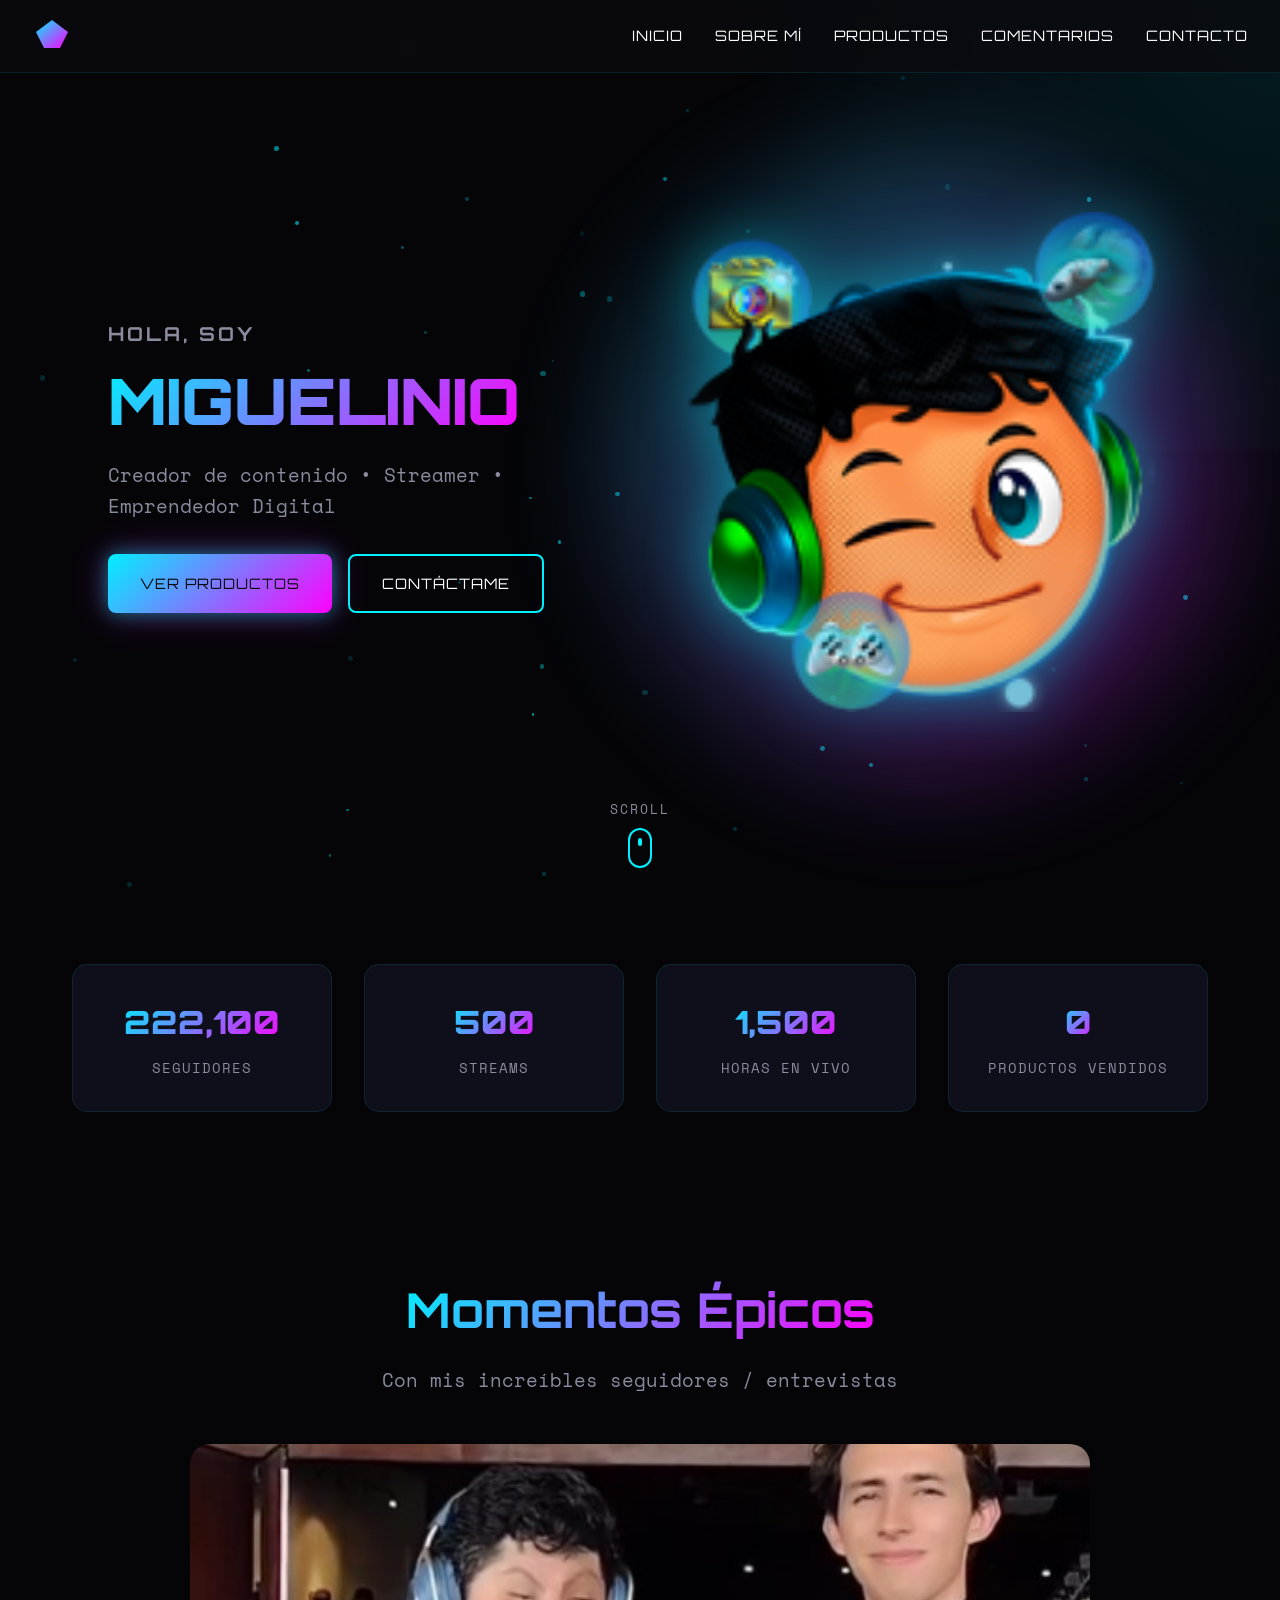
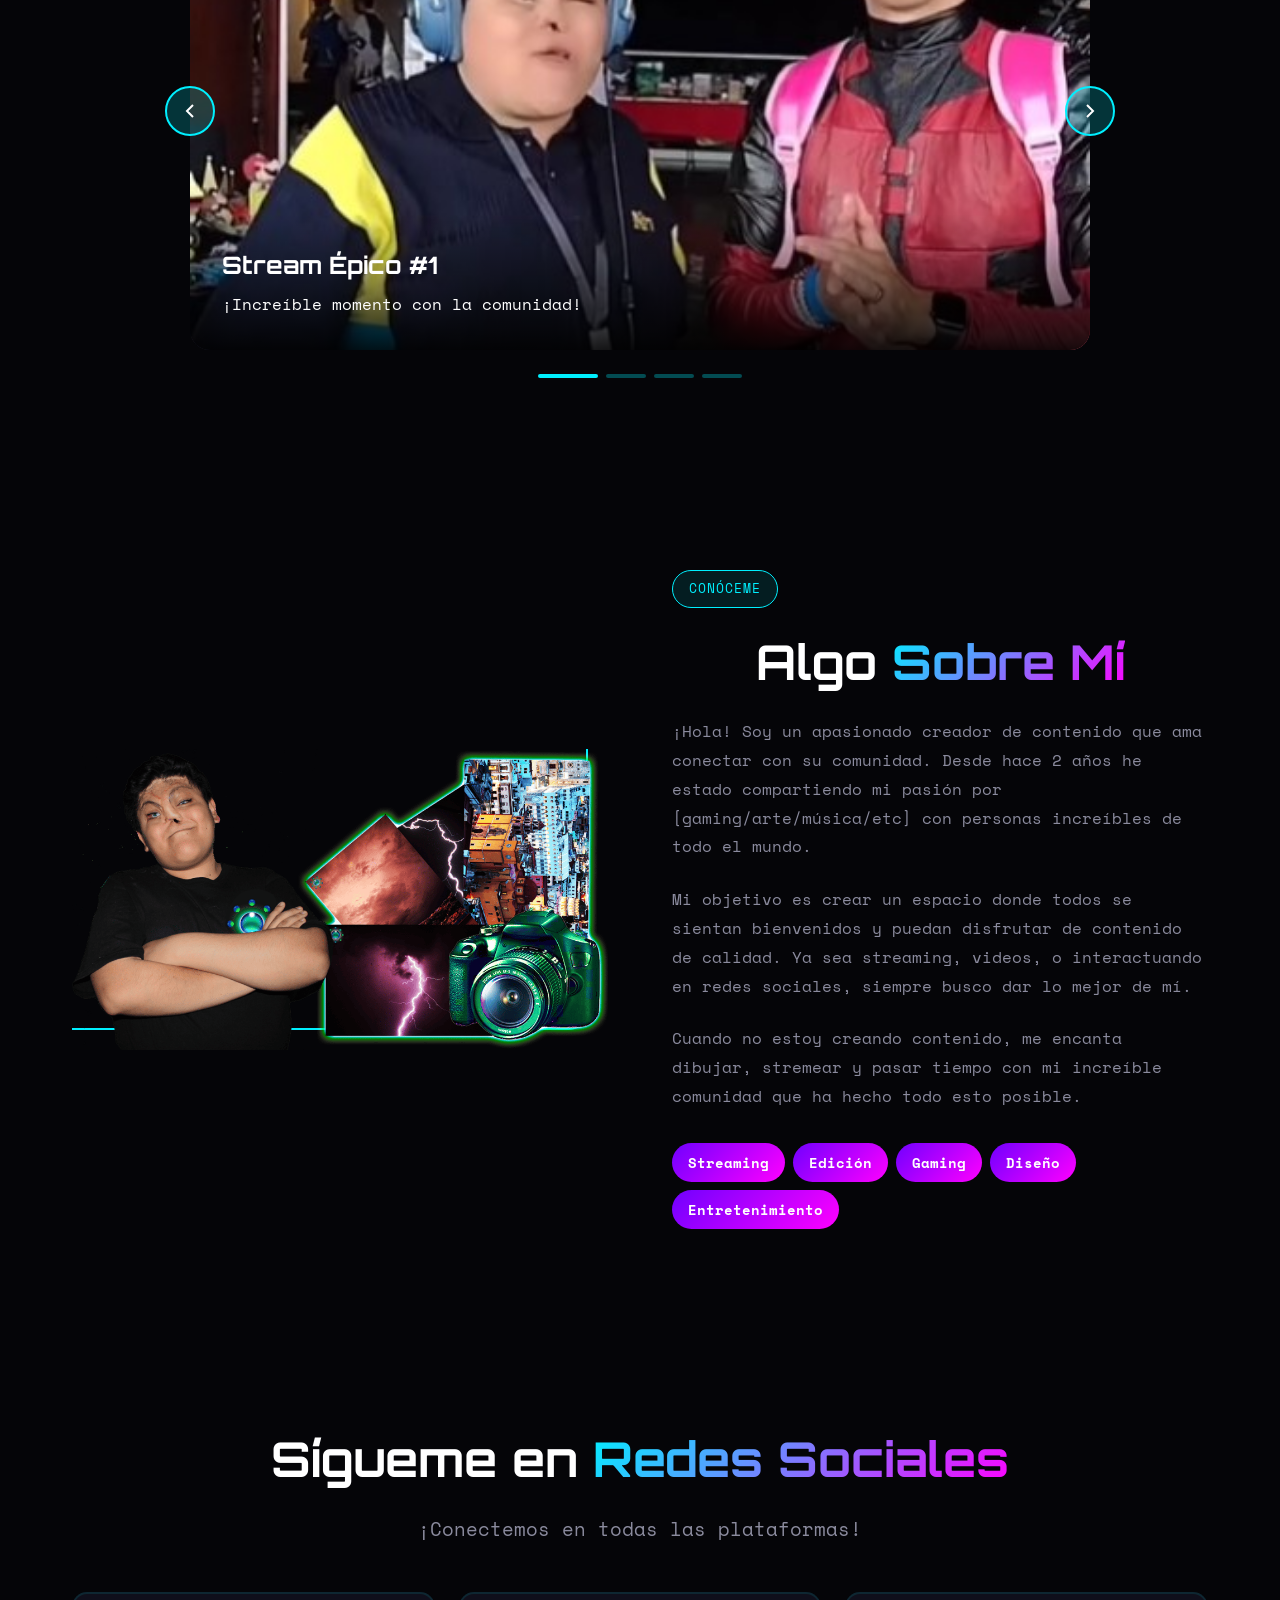
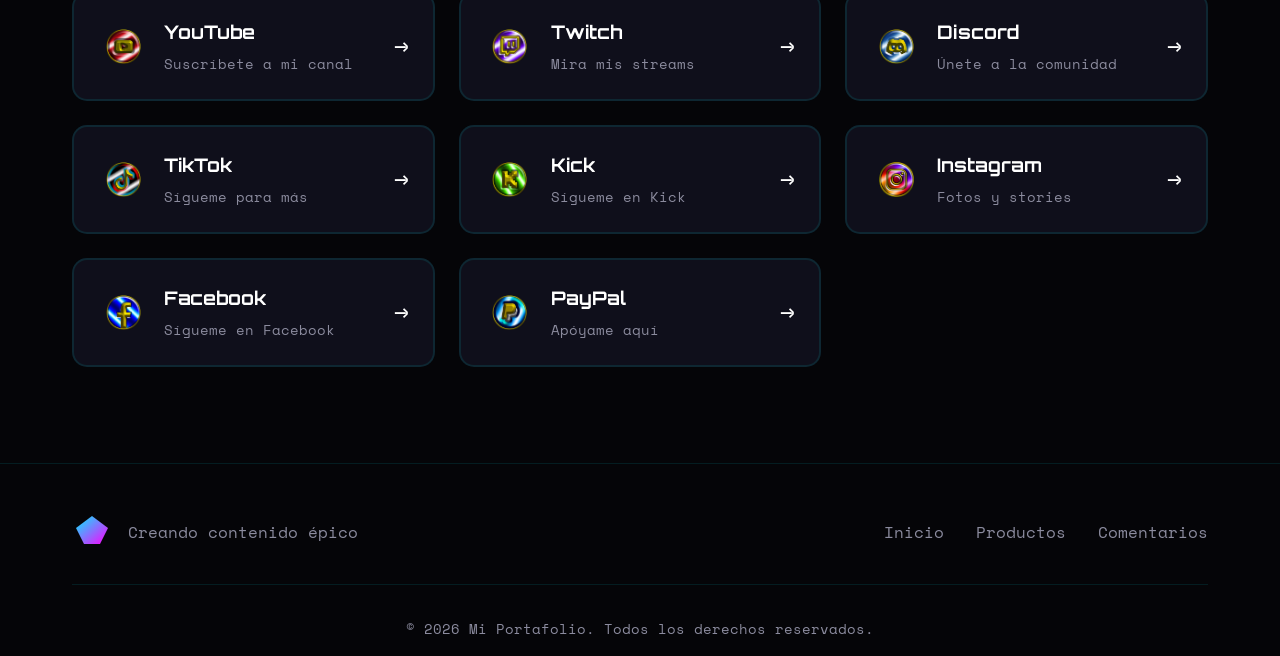
==== commit 626922b8: "Update index.html" ====
--- a/index.html
+++ b/index.html
@@ -217,7 +217,7 @@
             <p class="section-subtitle text-center">¡Conectemos en todas las plataformas!</p>
             
             <div class="social-grid">
-                <a href="#" class="social-card youtube" target="_blank">
+                <a href="https://www.youtube.com/channel/UCIRhQPyTa0LvhLHAu-YK_RQ?view_as=subscriber" class="social-card youtube" target="_blank">
                     <div class="social-icon">
                         <img src="yt.png" alt="YouTube">
                     </div>
@@ -228,7 +228,7 @@
                     <div class="social-arrow">→</div>
                 </a>
 
-                <a href="#" class="social-card twitch" target="_blank">
+                <a href="https://www.twitch.tv/miguelinio20" class="social-card twitch" target="_blank">
                     <div class="social-icon">
                         <img src="twitch.png" alt="Twitch">
                     </div>
@@ -239,7 +239,7 @@
                     <div class="social-arrow">→</div>
                 </a>
 
-                <a href="#" class="social-card discord" target="_blank">
+                <a href="https://discord.com/invite/unykJpMvWE" class="social-card discord" target="_blank">
                     <div class="social-icon">
                         <img src="discord.png" alt="Discord">
                     </div>
@@ -250,7 +250,7 @@
                     <div class="social-arrow">→</div>
                 </a>
 
-                <a href="#" class="social-card tiktok" target="_blank">
+                <a href="https://www.tiktok.com/@miguelinio20" class="social-card tiktok" target="_blank">
                     <div class="social-icon">
                         <img src="tiktok.png" alt="TikTok">
                     </div>
@@ -261,7 +261,7 @@
                     <div class="social-arrow">→</div>
                 </a>
 
-                <a href="#" class="social-card kick" target="_blank">
+                <a href="https://kick.com/miguelinio20" class="social-card kick" target="_blank">
                     <div class="social-icon">
                         <img src="kick.png" alt="Kick">
                     </div>
@@ -272,7 +272,7 @@
                     <div class="social-arrow">→</div>
                 </a>
 
-                <a href="#" class="social-card instagram" target="_blank">
+                <a href="https://www.instagram.com/miguelinio20/?hl=es-es" class="social-card instagram" target="_blank">
                     <div class="social-icon">
                         <img src="ig.png" alt="Instagram">
                     </div>
@@ -283,7 +283,7 @@
                     <div class="social-arrow">→</div>
                 </a>
 
-                <a href="#" class="social-card facebook" target="_blank">
+                <a href="https://www.facebook.com/profile.php?id=100064144360457" class="social-card facebook" target="_blank">
                     <div class="social-icon">
                         <img src="fb.png" alt="Facebook">
                     </div>
@@ -294,7 +294,7 @@
                     <div class="social-arrow">→</div>
                 </a>
 
-                <a href="#" class="social-card paypal" target="_blank">
+                <a href="https://www.paypal.com/donate/?cmd=_s-xclick&hosted_button_id=SZXCR86BE4TTS&source=url&ssrt=1686892559426" class="social-card paypal" target="_blank">
                     <div class="social-icon">
                         <img src="paypal.png" alt="PayPal">
                     </div>
